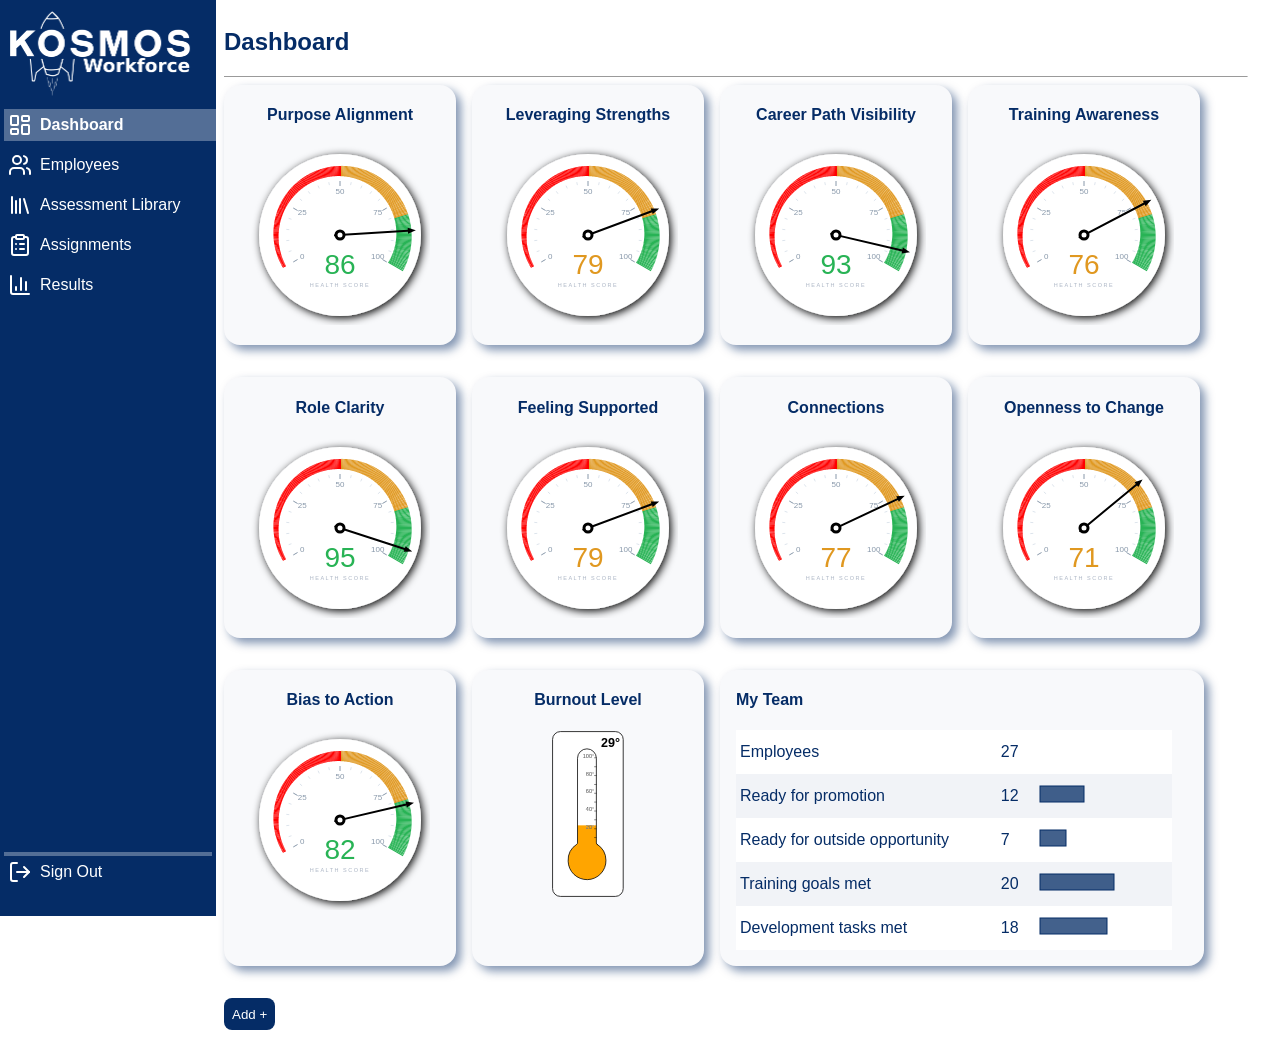
==== index.html @ fbdf42f4 "Add files via upload" ====
<!DOCTYPE html>
<html lang="en">
<head>
	<meta charset="UTF-8">
	<meta name="viewport" content="width=device-width, initial-scale=1.0">
	<meta http-equiv="X-UA-Compatible" content="ie=edge">
	<meta name="apple-mobile-web-app-capable" content="yes">
	<title>Dashboard</title>
	<link rel="stylesheet" href="style.css">
	<link rel="icon" type="image/x-icon" href="favicon.ico">
	<script src="nav.js"></script>
	<script src="gauge.js"></script>
	<script src="thermometer.js"></script>
</head>
<body>
	<left-nav />
	<!-- Main Content Section -->
	<div class="main">
		<h2>Dashboard</h2>
		<hr size="1" />
		<div class="card-container">
			<div class="card" id="gauge1" style="width: 200px; text-align: center;" onclick="window.location.href='purpose.html'">
				<h4>Purpose Alignment</h4>
				<script>makeGauge(document.getElementById('gauge1'), 'HEALTH SCORE', 86);</script>
			</div>
			<div class="card" id="gauge2" style="width: 200px; text-align: center;">
				<h4>Leveraging Strengths</h4>
				<script>makeGauge(document.getElementById('gauge2'), 'HEALTH SCORE', 79);</script>
			</div>
			<div class="card" id="gauge3" style="width: 200px; text-align: center;">
				<h4>Career Path Visibility</h4>
				<script>makeGauge(document.getElementById('gauge3'), 'HEALTH SCORE', 93);</script>
			</div>
			<div class="card" id="gauge4" style="width: 200px; text-align: center;">
				<h4>Training Awareness</h4>
				<script>makeGauge(document.getElementById('gauge4'), 'HEALTH SCORE', 76);</script>
			</div>
			<div class="card" id="gauge5" style="width: 200px; text-align: center;">
				<h4>Role Clarity</h4>
				<script>makeGauge(document.getElementById('gauge5'), 'HEALTH SCORE', 95);</script>
			</div>
			<div class="card" id="gauge6" style="width: 200px; text-align: center;">
				<h4>Feeling Supported</h4>
				<script>makeGauge(document.getElementById('gauge6'), 'HEALTH SCORE', 79);</script>
			</div>
			<div class="card" id="gauge7" style="width: 200px; text-align: center;">
				<h4>Connections</h4>
				<script>makeGauge(document.getElementById('gauge7'), 'HEALTH SCORE', 77);</script>
			</div>
			<div class="card" id="gauge8" style="width: 200px; text-align: center;">
				<h4>Openness to Change</h4>
				<script>makeGauge(document.getElementById('gauge8'), 'HEALTH SCORE', 71);</script>
			</div>
			<div class="card" id="gauge9" style="width: 200px; text-align: center;">
				<h4>Bias to Action</h4>
				<script>makeGauge(document.getElementById('gauge9'), 'HEALTH SCORE', 82);</script>
			</div>
			<div class="card" style="width: 200px; text-align: center;">
				<h4>Burnout Level</h4>

				<script>getAnimatedThermometerSVG(29, 168);</script>

			</div>
			<div class="card" style="width: 452px;" onclick="window.location.href='team.html'">
				<h4> My Team</h4>
				<table>
					<tr>
						<td>Employees</td><td>27</td>
						<td>
							<svg width="112" height="32">
 								<rect x="8" y="8" width="0" height="16" 
									style="fill:var(--primary-color);
									stroke:var(--primary-color); stroke-width:1; fill-opacity:0.75;">
									<animate attributeName="width" from="0" to="0" begin="0s" dur="1s" fill="freeze"/>
								</rect>

							</svg>
						</td>
					</tr>
					<tr>
						<td>Ready for promotion</td><td>12</td>
						<td>
							<svg width="112" height="32">
 								<rect x="8" y="8" width="0" height="16" 
									style="fill:var(--primary-color);
									stroke:var(--primary-color); stroke-width:1; fill-opacity:0.75;">
									<animate attributeName="width" from="0" to="44" begin="0s" dur="1s" fill="freeze"/>
								</rect>
							</svg>
						</td>
					</tr>
					<tr>
						<td>Ready for outside opportunity</td><td>7</td>
						<td>
							<svg width="112" height="32">
 								<rect x="8" y="8" width="0" height="16" 
									style="fill:var(--primary-color);
									stroke:var(--primary-color); stroke-width:1; fill-opacity:0.75;">
									<animate attributeName="width" from="0" to="26" begin="0s" dur="1s" fill="freeze"/>
								</rect>

							</svg>
						</td>
					</tr>
					<tr>
						<td>Training goals met</td><td>20</td>
						<td>
							<svg width="112" height="32">
 								<rect x="8" y="8" width="0" height="16" 
									style="fill:var(--primary-color);
									stroke:var(--primary-color); stroke-width:1; fill-opacity:0.75;">
									<animate attributeName="width" from="0" to="74" begin="0s" dur="1s" fill="freeze"/>
								</rect>

							</svg>
						</td>
					</tr>
					<tr>
						<td>Development tasks met</td><td>18</td>
						<td>
							<svg width="112" height="32">
 								<rect x="8" y="8" width="0" height="16" 
									style="fill:var(--primary-color);
									stroke:var(--primary-color); stroke-width:1; fill-opacity:0.75;">
									<animate attributeName="width" from="0" to="67" begin="0s" dur="1s" fill="freeze"/>
								</rect>

							</svg>
						</td>
					</tr>
				</table>
			</div>
			<button type="button">Add +</button>
		</div>
	</div>
</body>
</html>
---- style.css ----
:root {
	--primary-color: #052C66;
	--primary-color-light: #052C6680;
	--primary-color-muted: #052C6607;
	--secondary-color: #570040;
	--white-color: #ffffff;
	--black-color: #000000;
	--grey-color: #c0c0c0;
	--red-color: #e03a3a;
	--amber-color: #e09820;
	--green-color: #28b355; 
}

a {
	text-decoration: none;
	color: unset;
}
p>a {
	font-weight: bold;
}

body {
	font-family: 'Verdana', 'Arial', sans-serif;
	margin: 0 0 0 0;
	padding: 0 0 0 0;
	color: var(--primary-color);
	font-size: 16px;
	box-sizing: border-box;
        display: flex;			/* Use Flexbox for the main layout */
        min-height: 100vh;		/* Ensure the layout takes the full viewport height */
}

button {
	border: none;
	border-radius: 8px;
	padding: 4px 8px 4px 8px;
	background-color: var(--primary-color);
	color: var(--white-color);
	height: 32px;
	min-height: 32px;
}
button:hover {
	cursor: pointer;
	box-shadow: 2px 2px 5px var(--primary-color-light);
}

h1 {
	font-size: 48px;
	font-weight: lighter;
	text-align: center;
	letter-spacing: 8px;
}

header {
	padding: 80px;
	background-color: var(--primary-color);
	color: var(--white-color);
	padding-left: 20vw;
	padding-right: 20vw;
	margin-bottom: 16px;
}

footer {
	background-image: linear-gradient(to bottom, var(--primary-color), var(--secondary-color));	
	padding: 8px;
	color: var(--white-color);
	display: flex;
	align-items: center;
}

table {
	width: 100%;
	max-width: calc(100% - 16px);
	border-collapse: collapse;
}
table td {
	min-height: 32px;
	padding: 4px;
	overflow: hidden;
	text-overflow: ellipsis;
}
@media (max-width: 512px) {
	table td {
		max-width: 50px;
	}
}
table th {
	min-height: 32px;
	padding: 4px;
	text-align: left;
	border-bottom: 2px solid var(--primary-color);	
}
table tr:nth-child(even) {
	background-color: var(--primary-color-muted);
}
table tr:nth-child(odd) {
	background-color: var(--white-color);
}

.card {
	border-radius: 16px;
	padding: 0 16px 16px 16px;
	margin-bottom: 16px;
	box-shadow: 5px 5px 10px var(--primary-color-light);
	background-color: var(--primary-color-muted);
}
@media (max-width: 512px) {
	.card  {
		min-width: calc(100% - 32px); 	 /* takes up full width when only one wide */
	}
}
@media (max-width: 200px) {
	.card  {
		min-width: 200px; 	 /* doesn't allow shrink on very narrow screens */
	}
}
.card:hover {
	cursor: pointer;
	box-shadow: 2px 2px 5px var(--primary-color-light);
}
.card>img {
	height: 200px; 
	width: auto; 
	float: left; 
	margin-right: 8px; 
	opacity: 0.8;
}

.card-container {
	clear: both;
	display: flex;
	flex-wrap: wrap; /* Allows items to wrap onto multiple lines. */
	gap: 16px;
	width: 100%;
	min-width: 100%;
}

.centered {
	clear: both;
	display: flex;
	justify-content: center;
	align-items: center;
	margin-bottom: 16px;
}

.current {
	font-weight: bold; 
	background-color: #ffffff50; 
	padding: 4px; 
	margin: -4px -8px 12px -4px;
}

.inactive {
	background-color: #00000050;
}
.inactive:hover {
	box-shadow: none;
	cursor: default;
}

.main {
	background-color: var(--white-color);
	overflow-y: auto;		/* Main scrolls */
	padding: 8px;			/* Only internal padding */
	transition: margin-left 0.3s ease;
}
@media (max-width: 799px) {
	#nav-toggle:checked ~ .nav-left ~ .main,
	#nav-toggle:checked ~ .main {
		margin-left: 216px; 	/* Main shifts right only when nav is visible */
	}
	.main {
		margin-left: 0;
		width: calc(100vw - 16px);
		min-width: calc(100vw - 16px);

	}
}
@media (min-width: 800px) {
	.main  {
		margin-left:  216px; 	 /* Main always shifted to 216px */
		width: calc(100vw - 256px);
		min-width: calc(100vw - 256px);
	}
}

.nav-left {
	width: 200px;
	min-width: 200px;
	background-color: var(--primary-color);
	color: var(--white-color);
	padding: 8px;
	position: fixed;			/* Fixed to viewport */
	top: 0;
	left: 0;
 	height: 100vh;
	overflow-y: auto;			/* Nav scrolls independently */
	z-index: 1000;
	transform: translateX(-100%);
	transition: transform 0.3s ease;
	float: left;
}
@media (max-width: 799px) {
	.nav-left {
		transform: translateX(-100%);	/* Nav hidden by default */
		margin-top: 32px;		/* Make room for hamburger menu button */
	}
	#nav-toggle:checked ~ .nav-left {	/* Nav visible when checked */
		transform: translateX(0);
	}
}
@media (min-width: 800px) {
	.nav-left {
		transform: translateX(0);	/* Nav always visible */
  	}
}

.nav-left>div {
	display: flex;
	align-items: center;
	padding: 4px;
	margin: -4px -8px 12px -4px;">
}
.nav-left>div:hover {
	background-color: #ffffff25;
	cursor: pointer;

}
.nav-left>div:has(img):hover {			/* Don't highlight logo on hover */
	background-color: unset;
}
@media (max-width: 799px) {
	.nav-left>div:has(img) {
		display: none;			/* Hide logo on small screen with menu toggled on */
	}
}
.nav-left>div:last-child {			/* Log out */
	position: absolute; 
	bottom: 16px; 
	border-top: 4px solid #ffffff50;
	padding-top: 4px;
	width: 200px;
}
@media (max-width: 799px) {
	.nav-left>div:last-child {
		margin-bottom: 40px;
	}
}

.nav-left svg {
	margin-right: 8px;
	min-width: 24px;
}

.nav-toggle {					/* Toggle button */
	position: fixed;
	z-index: 1100;
	cursor: pointer;
	display: none;				/* hidden by default */
	padding: 1px 4px 1px 3px;
	top: 4px;
	left: 4px;
	border: 1px solid var(--primary-color-light);
	border-radius: 50%;
	background-color: var(--white-color);
	color: var(--primary-color);
	min-width: 16px;
	max-width: 16px;
	text-align: center;
}
@media (max-width: 799px) {
	.nav-toggle {
		display: block;			/* Show toggle */
	}
}

@media (min-width: 800px) {
	.nav-toggle {
		display: none;			/* Toggle hidden */
	}
}
.nav-toggle-checkbox {
	display: none;				/* Hide checkbox */
}

.tab {	border: none;
	border-top-left-radius: 8px;
	border-top-right-radius: 8px;
	border-bottom-left-radius: 0;
	border-bottom-right-radius: 0;
	padding: 8px;
	color: var(--white-color);
	height: 40px;
	min-height: 40px;
	background-color: #00000050;
}
.tab:hover {
	box-shadow: none;
}
.tab.selected {
	background-color: var(--primary-color);
}
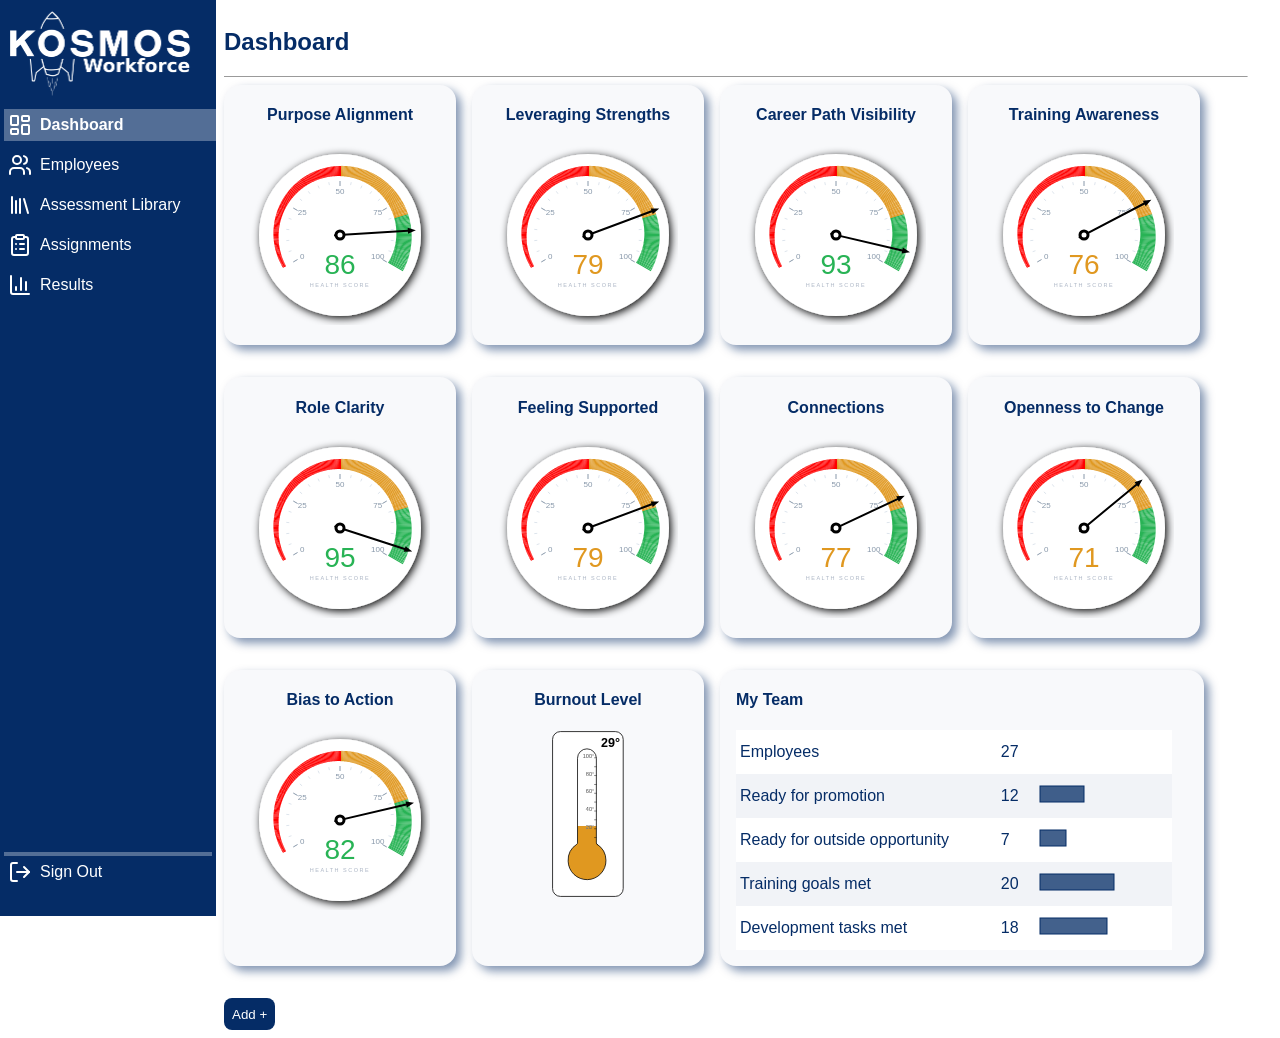
==== commit 9794c788: "Add files via upload" ====
--- a/index.html
+++ b/index.html
@@ -35,7 +35,7 @@
 				<h4>Training Awareness</h4>
 				<script>makeGauge(document.getElementById('gauge4'), 'HEALTH SCORE', 76);</script>
 			</div>
-			<div class="card" id="gauge5" style="width: 200px; text-align: center;">
+			<div class="card" id="gauge5" style="width: 200px; text-align: center;" onclick="window.location.href='roleclarity.html'">
 				<h4>Role Clarity</h4>
 				<script>makeGauge(document.getElementById('gauge5'), 'HEALTH SCORE', 95);</script>
 			</div>
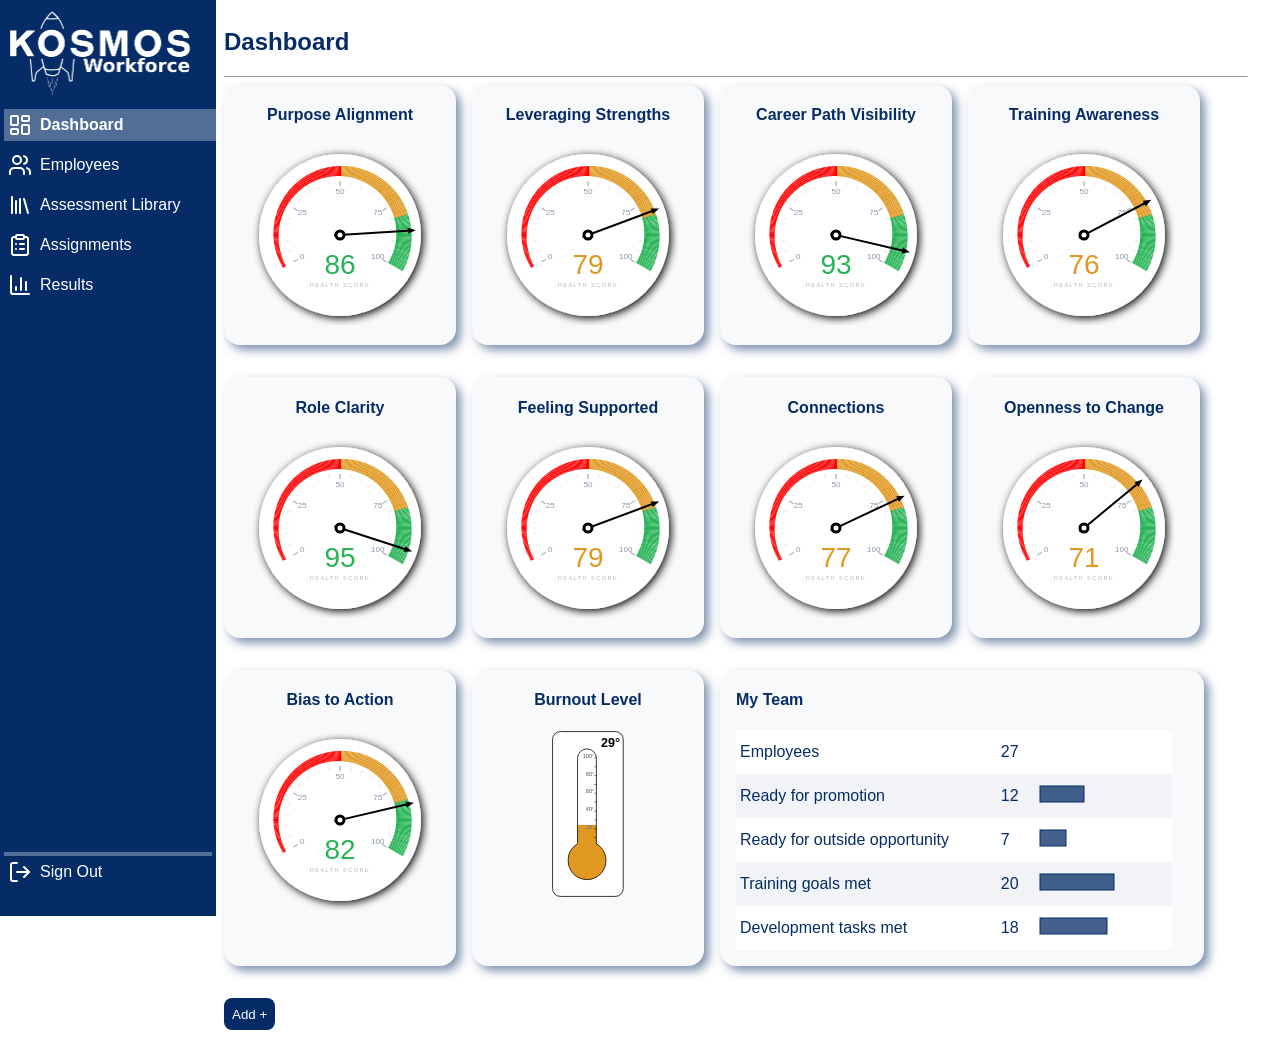
==== commit daed473d: "Add files via upload" ====
--- a/index.html
+++ b/index.html
@@ -23,7 +23,7 @@
 				<h4>Purpose Alignment</h4>
 				<script>makeGauge(document.getElementById('gauge1'), 'HEALTH SCORE', 86);</script>
 			</div>
-			<div class="card" id="gauge2" style="width: 200px; text-align: center;">
+			<div class="card" id="gauge2" style="width: 200px; text-align: center;" onclick="window.location.href='strengths.html'">
 				<h4>Leveraging Strengths</h4>
 				<script>makeGauge(document.getElementById('gauge2'), 'HEALTH SCORE', 79);</script>
 			</div>
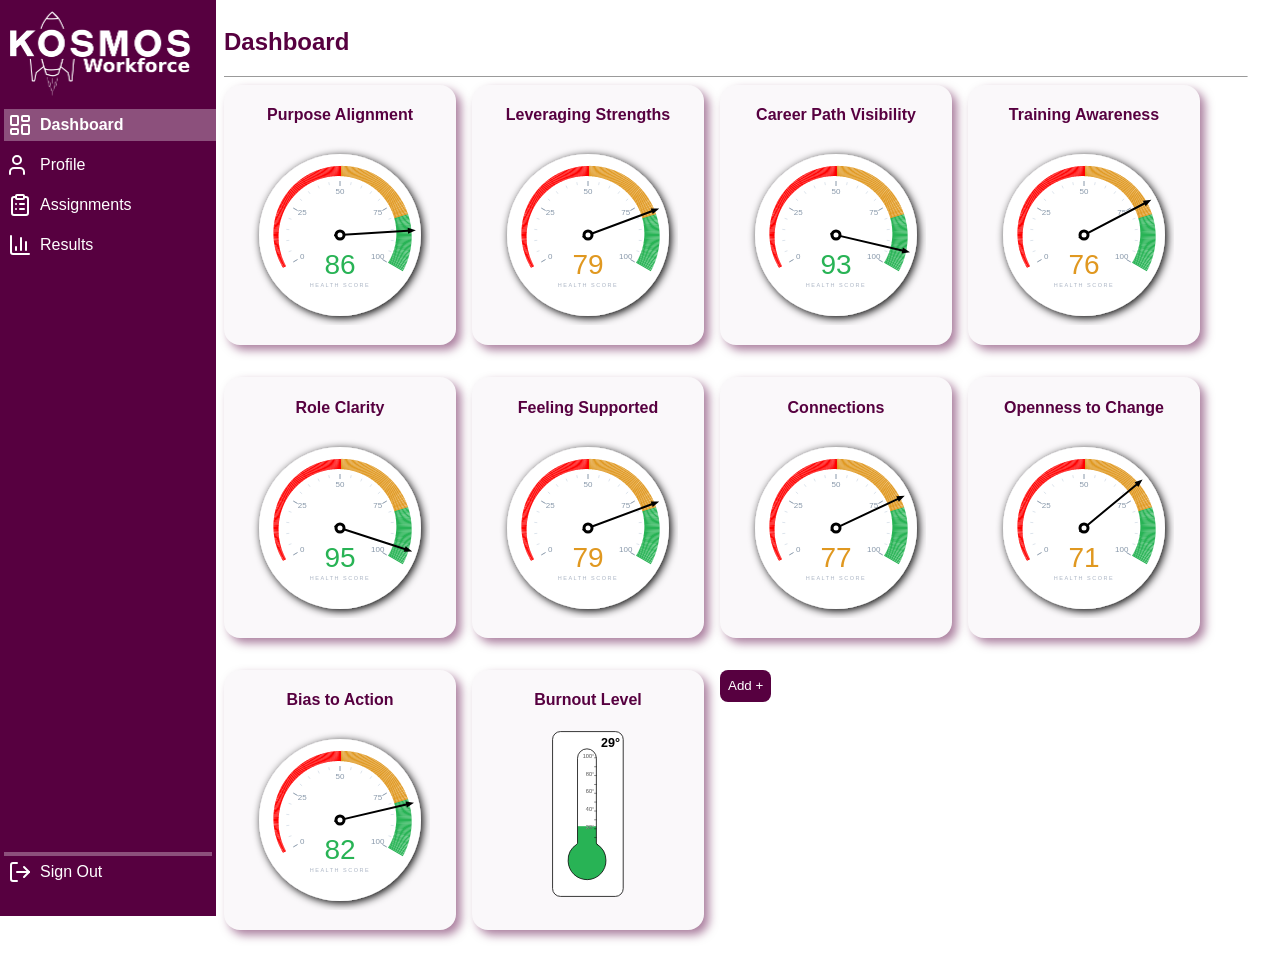
==== commit a245df6e: "Add files via upload" ====
--- a/index.html
+++ b/index.html
@@ -61,75 +61,6 @@
 				<script>getAnimatedThermometerSVG(29, 168);</script>
 
 			</div>
-			<div class="card" style="width: 452px;" onclick="window.location.href='team.html'">
-				<h4> My Team</h4>
-				<table>
-					<tr>
-						<td>Employees</td><td>27</td>
-						<td>
-							<svg width="112" height="32">
- 								<rect x="8" y="8" width="0" height="16" 
-									style="fill:var(--primary-color);
-									stroke:var(--primary-color); stroke-width:1; fill-opacity:0.75;">
-									<animate attributeName="width" from="0" to="0" begin="0s" dur="1s" fill="freeze"/>
-								</rect>
-
-							</svg>
-						</td>
-					</tr>
-					<tr>
-						<td>Ready for promotion</td><td>12</td>
-						<td>
-							<svg width="112" height="32">
- 								<rect x="8" y="8" width="0" height="16" 
-									style="fill:var(--primary-color);
-									stroke:var(--primary-color); stroke-width:1; fill-opacity:0.75;">
-									<animate attributeName="width" from="0" to="44" begin="0s" dur="1s" fill="freeze"/>
-								</rect>
-							</svg>
-						</td>
-					</tr>
-					<tr>
-						<td>Ready for outside opportunity</td><td>7</td>
-						<td>
-							<svg width="112" height="32">
- 								<rect x="8" y="8" width="0" height="16" 
-									style="fill:var(--primary-color);
-									stroke:var(--primary-color); stroke-width:1; fill-opacity:0.75;">
-									<animate attributeName="width" from="0" to="26" begin="0s" dur="1s" fill="freeze"/>
-								</rect>
-
-							</svg>
-						</td>
-					</tr>
-					<tr>
-						<td>Training goals met</td><td>20</td>
-						<td>
-							<svg width="112" height="32">
- 								<rect x="8" y="8" width="0" height="16" 
-									style="fill:var(--primary-color);
-									stroke:var(--primary-color); stroke-width:1; fill-opacity:0.75;">
-									<animate attributeName="width" from="0" to="74" begin="0s" dur="1s" fill="freeze"/>
-								</rect>
-
-							</svg>
-						</td>
-					</tr>
-					<tr>
-						<td>Development tasks met</td><td>18</td>
-						<td>
-							<svg width="112" height="32">
- 								<rect x="8" y="8" width="0" height="16" 
-									style="fill:var(--primary-color);
-									stroke:var(--primary-color); stroke-width:1; fill-opacity:0.75;">
-									<animate attributeName="width" from="0" to="67" begin="0s" dur="1s" fill="freeze"/>
-								</rect>
-
-							</svg>
-						</td>
-					</tr>
-				</table>
-			</div>
 			<button type="button">Add +</button>
 		</div>
 	</div>
--- a/style.css
+++ b/style.css
@@ -1,8 +1,8 @@
 :root {
-	--primary-color: #052C66;
-	--primary-color-light: #052C6680;
-	--primary-color-muted: #052C6607;
-	--secondary-color: #570040;
+	--primary-color: #570040;
+	--primary-color-light: #57004080;
+	--primary-color-muted: #57004007;
+	--secondary-color: #052C66;
 	--white-color: #ffffff;
 	--black-color: #000000;
 	--grey-color: #c0c0c0;
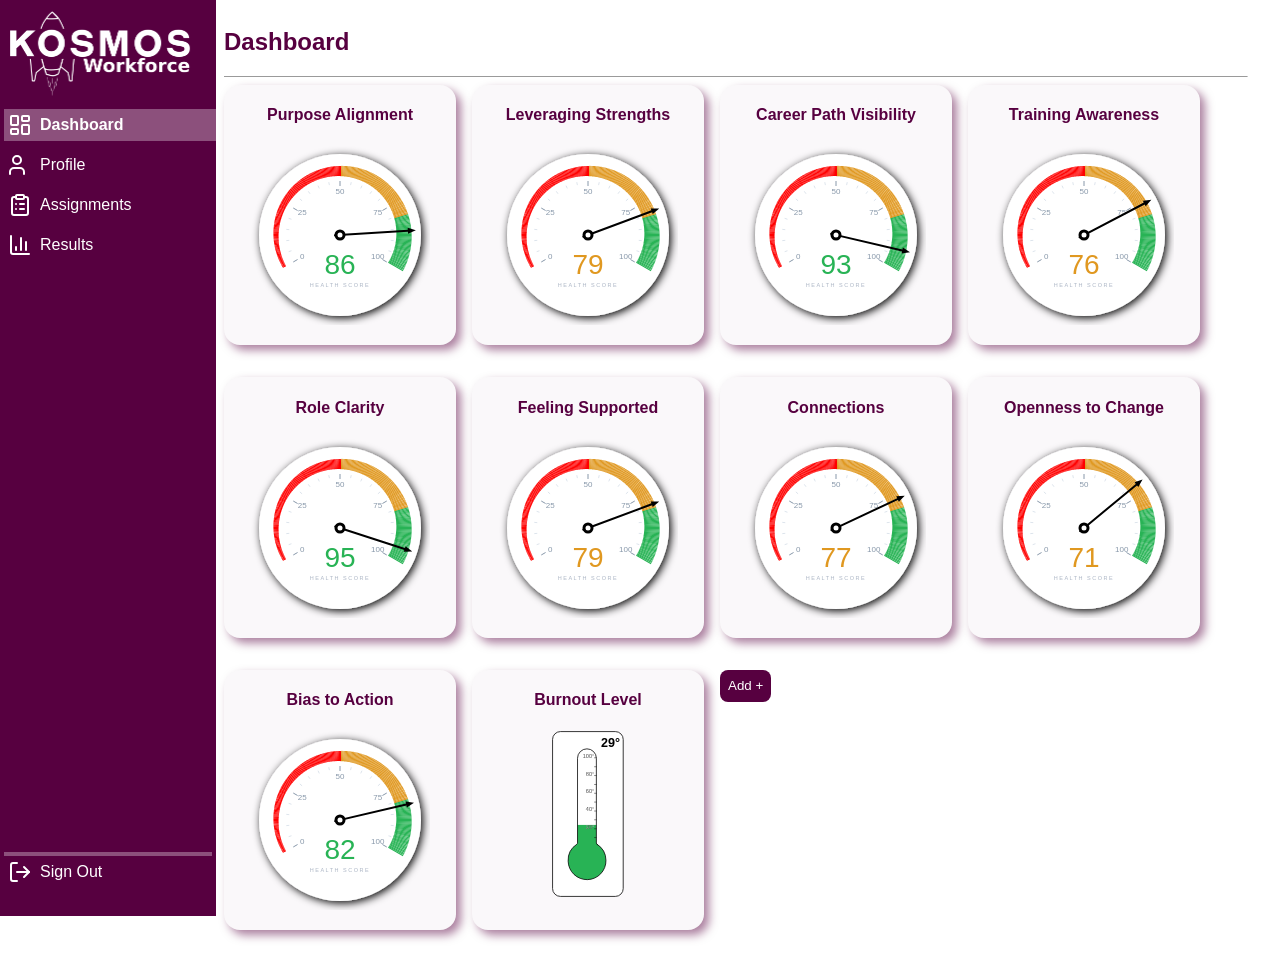
==== commit 140f4bea: "Add files via upload" ====
--- a/index.html
+++ b/index.html
@@ -19,15 +19,15 @@
 		<h2>Dashboard</h2>
 		<hr size="1" />
 		<div class="card-container">
-			<div class="card" id="gauge1" style="width: 200px; text-align: center;" onclick="window.location.href='purpose.html'">
+			<div class="card" id="gauge1" style="width: 200px; text-align: center;" onclick="document.getElementById('underconstruction').showModal()">
 				<h4>Purpose Alignment</h4>
 				<script>makeGauge(document.getElementById('gauge1'), 'HEALTH SCORE', 86);</script>
 			</div>
-			<div class="card" id="gauge2" style="width: 200px; text-align: center;" onclick="window.location.href='strengths.html'">
+			<div class="card" id="gauge2" style="width: 200px; text-align: center;" onclick="alert('That page has not been created yet')">
 				<h4>Leveraging Strengths</h4>
 				<script>makeGauge(document.getElementById('gauge2'), 'HEALTH SCORE', 79);</script>
 			</div>
-			<div class="card" id="gauge3" style="width: 200px; text-align: center;">
+			<div class="card" id="gauge3" style="width: 200px; text-align: center;" onclick="window.location.href='inividual.html'">
 				<h4>Career Path Visibility</h4>
 				<script>makeGauge(document.getElementById('gauge3'), 'HEALTH SCORE', 93);</script>
 			</div>
--- a/style.css
+++ b/style.css
@@ -70,20 +70,18 @@
 
 table {
 	width: 100%;
-	max-width: calc(100% - 16px);
+	max-width: 100%;
 	border-collapse: collapse;
 }
+
 table td {
 	min-height: 32px;
 	padding: 4px;
 	overflow: hidden;
 	text-overflow: ellipsis;
-}
-@media (max-width: 512px) {
-	table td {
-		max-width: 50px;
-	}
-}
+	min-width: 52px;
+}
+
 table th {
 	min-height: 32px;
 	padding: 4px;
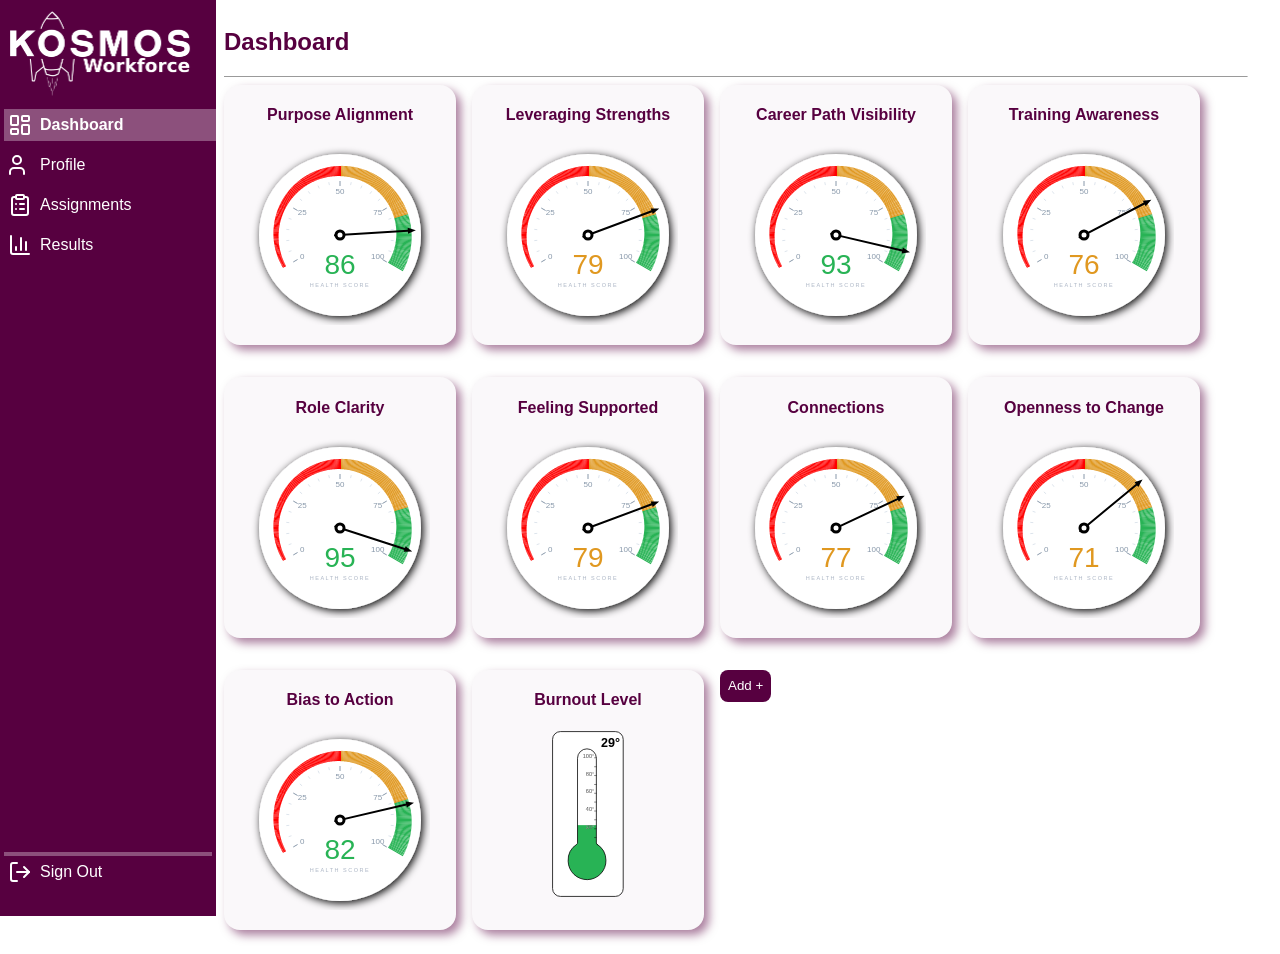
==== commit 36462a9f: "Add files via upload" ====
--- a/index.html
+++ b/index.html
@@ -27,7 +27,7 @@
 				<h4>Leveraging Strengths</h4>
 				<script>makeGauge(document.getElementById('gauge2'), 'HEALTH SCORE', 79);</script>
 			</div>
-			<div class="card" id="gauge3" style="width: 200px; text-align: center;" onclick="window.location.href='inividual.html'">
+			<div class="card" id="gauge3" style="width: 200px; text-align: center;" onclick="window.location.href='individual.html'">
 				<h4>Career Path Visibility</h4>
 				<script>makeGauge(document.getElementById('gauge3'), 'HEALTH SCORE', 93);</script>
 			</div>
--- a/style.css
+++ b/style.css
@@ -38,9 +38,9 @@
 	color: var(--white-color);
 	height: 32px;
 	min-height: 32px;
+	cursor: pointer;
 }
 button:hover {
-	cursor: pointer;
 	box-shadow: 2px 2px 5px var(--primary-color-light);
 }
 
@@ -58,6 +58,33 @@
 	padding-left: 20vw;
 	padding-right: 20vw;
 	margin-bottom: 16px;
+}
+
+input[type="radio"] {	/* Hide the default radio button visually but keep it focusable */
+  opacity: 0;
+  position: fixed;
+  width: 0;
+}
+input[type="radio"] + label {
+	border: none;
+	border-radius: 8px;
+	padding: 4px 8px 4px 8px;
+	background-color: var(--grey-color);
+	color: var(--black-color);
+	height: 32px;
+	min-height: 32px;
+	cursor: pointer;
+}
+input[type="radio"] + label:hover {
+	box-shadow: 2px 2px 5px var(--grey-color);
+}
+input[type="radio"]:checked + label { /* Selected state: Targets label immediately after a checked input */
+	background-color: var(--primary-color);
+	color: white;
+}
+input[type="radio"]:focus-visible + label { /* Focus state for accessibility (when tabbing) */
+  outline: 2px solid var(--primary-color);
+  outline-offset: 1px;
 }
 
 footer {
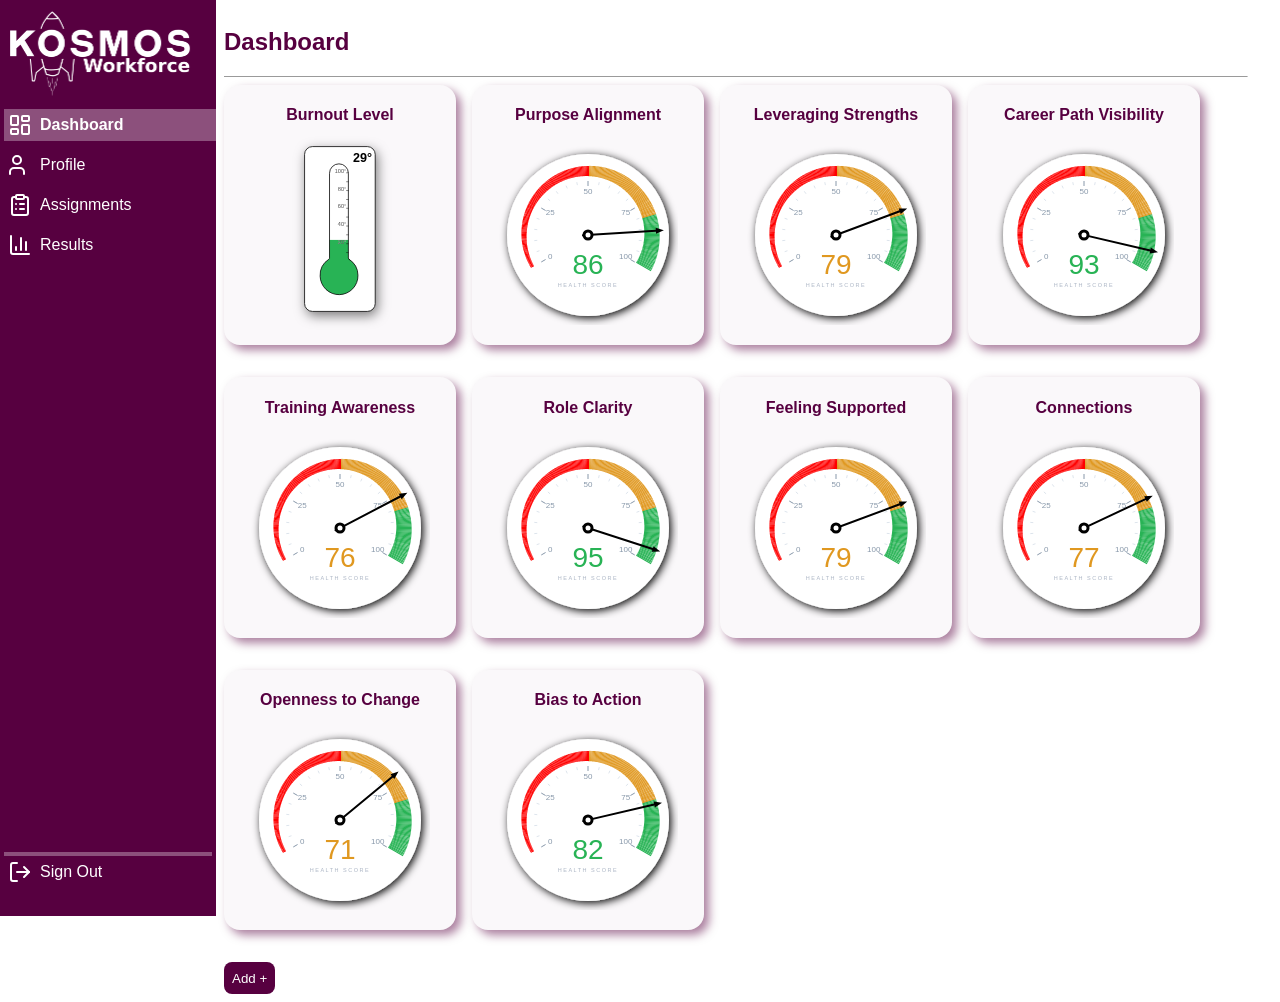
==== commit 1b963ae5: "Add files via upload" ====
--- a/index.html
+++ b/index.html
@@ -19,11 +19,15 @@
 		<h2>Dashboard</h2>
 		<hr size="1" />
 		<div class="card-container">
+			<div class="card" style="width: 200px; text-align: center;" onclick="document.getElementById('underconstruction').showModal()">
+				<h4>Burnout Level</h4>
+				<script>getAnimatedThermometerSVG(29, 168);</script>
+			</div>
 			<div class="card" id="gauge1" style="width: 200px; text-align: center;" onclick="document.getElementById('underconstruction').showModal()">
 				<h4>Purpose Alignment</h4>
 				<script>makeGauge(document.getElementById('gauge1'), 'HEALTH SCORE', 86);</script>
 			</div>
-			<div class="card" id="gauge2" style="width: 200px; text-align: center;" onclick="alert('That page has not been created yet')">
+			<div class="card" id="gauge2" style="width: 200px; text-align: center;" onclick="document.getElementById('underconstruction').showModal()">
 				<h4>Leveraging Strengths</h4>
 				<script>makeGauge(document.getElementById('gauge2'), 'HEALTH SCORE', 79);</script>
 			</div>
@@ -31,37 +35,33 @@
 				<h4>Career Path Visibility</h4>
 				<script>makeGauge(document.getElementById('gauge3'), 'HEALTH SCORE', 93);</script>
 			</div>
-			<div class="card" id="gauge4" style="width: 200px; text-align: center;">
+			<div class="card" id="gauge4" style="width: 200px; text-align: center;" onclick="document.getElementById('underconstruction').showModal()">
 				<h4>Training Awareness</h4>
 				<script>makeGauge(document.getElementById('gauge4'), 'HEALTH SCORE', 76);</script>
 			</div>
-			<div class="card" id="gauge5" style="width: 200px; text-align: center;" onclick="window.location.href='roleclarity.html'">
+			<div class="card" id="gauge5" style="width: 200px; text-align: center;" onclick="document.getElementById('underconstruction').showModal()">
 				<h4>Role Clarity</h4>
 				<script>makeGauge(document.getElementById('gauge5'), 'HEALTH SCORE', 95);</script>
 			</div>
-			<div class="card" id="gauge6" style="width: 200px; text-align: center;">
+			<div class="card" id="gauge6" style="width: 200px; text-align: center;" onclick="document.getElementById('underconstruction').showModal()">
 				<h4>Feeling Supported</h4>
 				<script>makeGauge(document.getElementById('gauge6'), 'HEALTH SCORE', 79);</script>
 			</div>
-			<div class="card" id="gauge7" style="width: 200px; text-align: center;">
+			<div class="card" id="gauge7" style="width: 200px; text-align: center;" onclick="document.getElementById('underconstruction').showModal()">
 				<h4>Connections</h4>
 				<script>makeGauge(document.getElementById('gauge7'), 'HEALTH SCORE', 77);</script>
 			</div>
-			<div class="card" id="gauge8" style="width: 200px; text-align: center;">
+			<div class="card" id="gauge8" style="width: 200px; text-align: center;" onclick="document.getElementById('underconstruction').showModal()">
 				<h4>Openness to Change</h4>
 				<script>makeGauge(document.getElementById('gauge8'), 'HEALTH SCORE', 71);</script>
 			</div>
-			<div class="card" id="gauge9" style="width: 200px; text-align: center;">
+			<div class="card" id="gauge9" style="width: 200px; text-align: center;" onclick="document.getElementById('underconstruction').showModal()">
 				<h4>Bias to Action</h4>
 				<script>makeGauge(document.getElementById('gauge9'), 'HEALTH SCORE', 82);</script>
 			</div>
-			<div class="card" style="width: 200px; text-align: center;">
-				<h4>Burnout Level</h4>
-
-				<script>getAnimatedThermometerSVG(29, 168);</script>
-
+			<div style="width: 100%;"><!-- ADD BUTTON, ON ITS OWN ROW -->
+				<button type="button" onclick="document.getElementById('underconstruction').showModal()">Add +</button>
 			</div>
-			<button type="button">Add +</button>
 		</div>
 	</div>
 </body>
--- a/style.css
+++ b/style.css
@@ -1,15 +1,4 @@
-:root {
-	--primary-color: #570040;
-	--primary-color-light: #57004080;
-	--primary-color-muted: #57004007;
-	--secondary-color: #052C66;
-	--white-color: #ffffff;
-	--black-color: #000000;
-	--grey-color: #c0c0c0;
-	--red-color: #e03a3a;
-	--amber-color: #e09820;
-	--green-color: #28b355; 
-}
+@import url("theme.css");
 
 a {
 	text-decoration: none;
@@ -38,9 +27,9 @@
 	color: var(--white-color);
 	height: 32px;
 	min-height: 32px;
-	cursor: pointer;
 }
 button:hover {
+	cursor: pointer;
 	box-shadow: 2px 2px 5px var(--primary-color-light);
 }
 
@@ -100,15 +89,17 @@
 	max-width: 100%;
 	border-collapse: collapse;
 }
-
 table td {
 	min-height: 32px;
 	padding: 4px;
 	overflow: hidden;
 	text-overflow: ellipsis;
-	min-width: 52px;
-}
-
+}
+@media (max-width: 512px) {
+	table td {
+		max-width: 50px;
+	}
+}
 table th {
 	min-height: 32px;
 	padding: 4px;
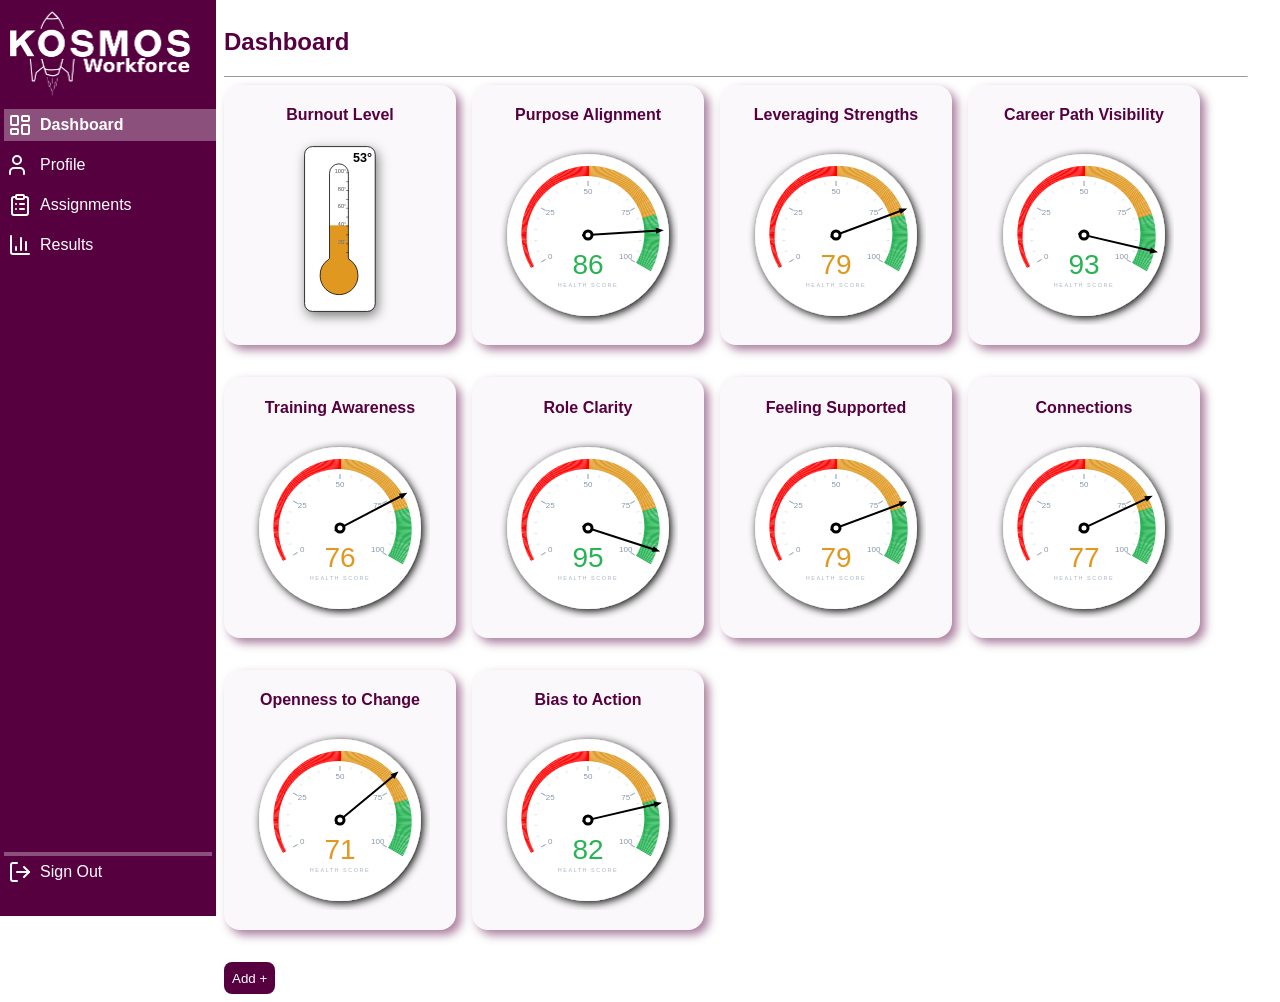
==== commit 3efa2dee: "Add files via upload" ====
--- a/index.html
+++ b/index.html
@@ -21,7 +21,7 @@
 		<div class="card-container">
 			<div class="card" style="width: 200px; text-align: center;" onclick="document.getElementById('underconstruction').showModal()">
 				<h4>Burnout Level</h4>
-				<script>getAnimatedThermometerSVG(29, 168);</script>
+				<script>getAnimatedThermometerSVG(53, 168);</script>
 			</div>
 			<div class="card" id="gauge1" style="width: 200px; text-align: center;" onclick="document.getElementById('underconstruction').showModal()">
 				<h4>Purpose Alignment</h4>
--- a/style.css
+++ b/style.css
@@ -33,6 +33,21 @@
 	box-shadow: 2px 2px 5px var(--primary-color-light);
 }
 
+dialog {
+	border: 1px solid var(--primary-color);
+	border-radius: 8px;
+}
+@media (max-width: 511px) {
+	dialog {
+		width: 100%;
+	}
+}
+@media (min-width: 512px) {
+	dialog {
+		width: 50%;
+	}
+}
+
 h1 {
 	font-size: 48px;
 	font-weight: lighter;
@@ -49,10 +64,16 @@
 	margin-bottom: 16px;
 }
 
+input[type="checkbox"][onclick="return false;"] {	/* Targets any checkbox specifically locked with onclick="return false;" */
+	accent-color: var(--grey-color); /* Changes the check/fill color to grey */
+	cursor: not-allowed;  /* Visual hint that it's unclickable */
+	filter: grayscale(1);  /* Force-greys the entire element in some browsers */
+}
+
 input[type="radio"] {	/* Hide the default radio button visually but keep it focusable */
-  opacity: 0;
-  position: fixed;
-  width: 0;
+	opacity: 0;
+	position: fixed;
+	width: 0;
 }
 input[type="radio"] + label {
 	border: none;
@@ -72,8 +93,8 @@
 	color: white;
 }
 input[type="radio"]:focus-visible + label { /* Focus state for accessibility (when tabbing) */
-  outline: 2px solid var(--primary-color);
-  outline-offset: 1px;
+	outline: 2px solid var(--primary-color);
+	outline-offset: 1px;
 }
 
 footer {
@@ -86,25 +107,46 @@
 
 table {
 	width: 100%;
-	max-width: 100%;
 	border-collapse: collapse;
-}
-table td {
-	min-height: 32px;
+
+}
+
+table td, table th {	/* All data columns shrink to hug their content */
 	padding: 4px;
-	overflow: hidden;
+	width: 0.1%;	/* Force shrink-wrap */
+	white-space: nowrap;
+	text-align: left;
 	text-overflow: ellipsis;
 }
-@media (max-width: 512px) {
-	table td {
-		max-width: 50px;
-	}
-}
+@media (max-width: 511px) {
+	table td, table th {
+		white-space: nowrap;
+		overflow: hidden;
+		text-overflow: ellipsis;
+		width: auto; 
+	}
+	table:has(th:first-child:nth-last-child(4)) th,
+	table:has(th:first-child:nth-last-child(4)) td {
+		max-width: calc(25vw - 32px);
+	}
+	table:has(th:first-child:nth-last-child(3)) th,
+	table:has(th:first-child:nth-last-child(3)) td {
+		max-width: calc(33vw - 32px);
+	}
+}
+@media (min-width: 512px) {
+	table td:last-child {	/* The Filler Column: Absorbs 100% of remaining space */
+		width: 100%;
+	}
+}
+
 table th {
-	min-height: 32px;
-	padding: 4px;
-	text-align: left;
 	border-bottom: 2px solid var(--primary-color);	
+}
+
+table tr:hover td {
+	color: var(--white-color);
+	background-color: var(--primary-color-light);
 }
 table tr:nth-child(even) {
 	background-color: var(--primary-color-muted);
@@ -119,8 +161,9 @@
 	margin-bottom: 16px;
 	box-shadow: 5px 5px 10px var(--primary-color-light);
 	background-color: var(--primary-color-muted);
-}
-@media (max-width: 512px) {
+	overflow-x: hidden;
+}
+@media (max-width: 511px) {
 	.card  {
 		min-width: calc(100% - 32px); 	 /* takes up full width when only one wide */
 	}
